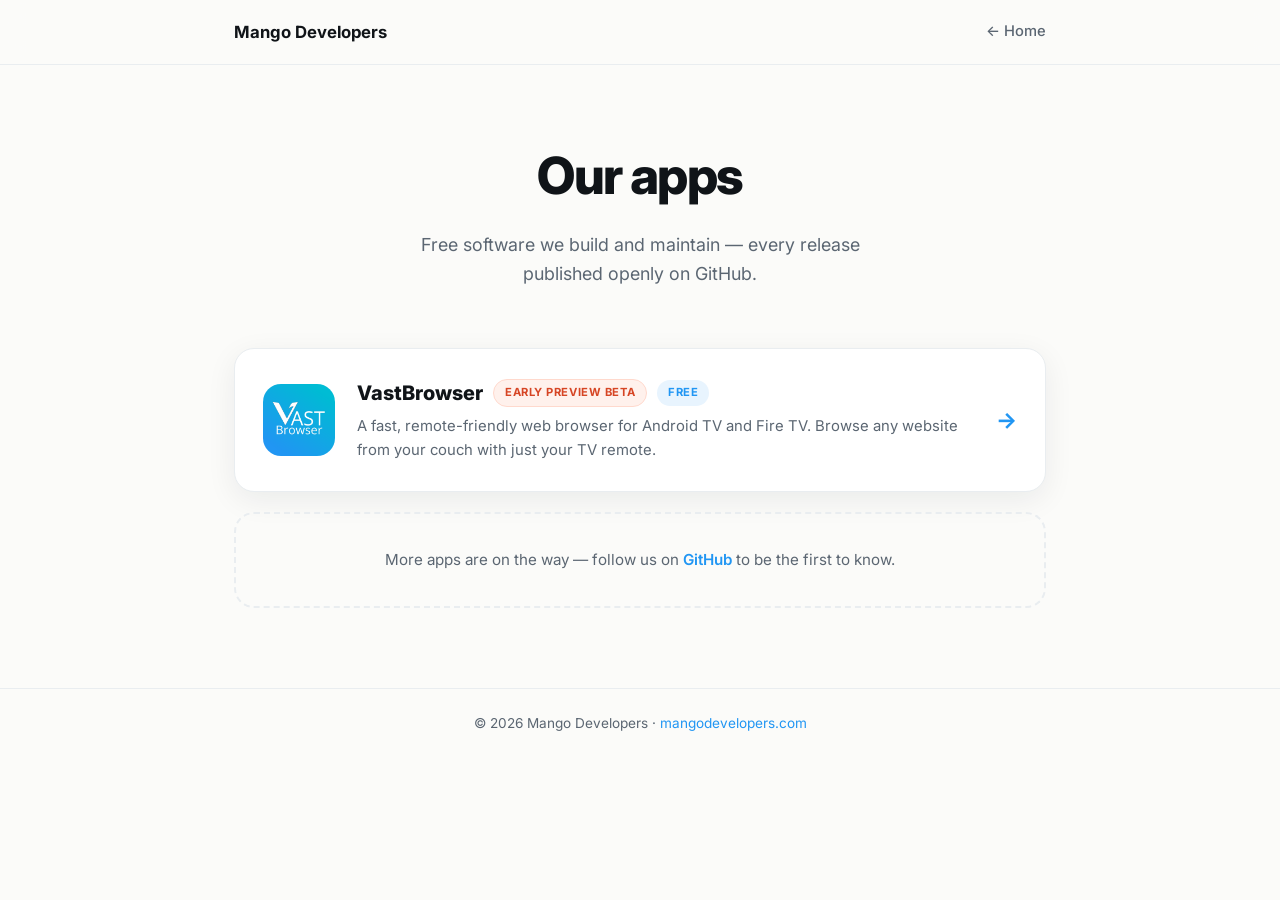
==== apps/index.html @ 241c4937 "feat: bevel-style redesign of VastBrowser page, apps directory, homepage apps button - Overhaul apps" ====
<!DOCTYPE html>
<html lang="en">

<head>
    <meta charset="UTF-8">
    <meta name="viewport" content="width=device-width, initial-scale=1.0">
    <meta name="description" content="Apps by Mango Developers — free software, built with care.">
    <title>Our Apps | Mango Developers</title>

    <!-- Google tag (gtag.js) — same property as the rest of mangodevelopers.com -->
    <script async src="https://www.googletagmanager.com/gtag/js?id=G-QVE8EH4YDB"></script>
    <script>
        window.dataLayer = window.dataLayer || [];
        function gtag() { dataLayer.push(arguments); }
        gtag('js', new Date());
        gtag('config', 'G-QVE8EH4YDB');
    </script>

    <link rel="preconnect" href="https://fonts.googleapis.com">
    <link rel="preconnect" href="https://fonts.gstatic.com" crossorigin>
    <link href="https://fonts.googleapis.com/css2?family=Inter:wght@400;500;600;700;800&display=swap"
        rel="stylesheet">

    <link rel="icon" type="image/png" href="../assets/images/favicon-96x96.png" sizes="96x96" />
    <link rel="icon" type="image/svg+xml" href="../assets/images/favicon.svg" />
    <link rel="apple-touch-icon" sizes="180x180" href="../assets/images/apple-touch-icon.png" />

    <style>
        * {
            margin: 0;
            padding: 0;
            box-sizing: border-box;
        }

        :root {
            --bg: #fbfbf9;
            --surface: #ffffff;
            --border: #e9edf0;
            --text: #101418;
            --text-dim: #5b6672;
            --accent: #2196f3;
            --accent-soft: #e8f4fe;
            --beta: #d64524;
            --beta-soft: #fff1ec;
            --beta-border: #ffd9cd;
            --radius: 20px;
            --shadow: 0 8px 30px rgba(16, 24, 40, 0.07);
        }

        body {
            font-family: 'Inter', -apple-system, BlinkMacSystemFont, 'Segoe UI', Roboto, sans-serif;
            background: var(--bg);
            color: var(--text);
            line-height: 1.6;
            -webkit-font-smoothing: antialiased;
        }

        .wrap {
            max-width: 860px;
            margin: 0 auto;
            padding: 0 24px;
        }

        nav {
            position: sticky;
            top: 0;
            z-index: 50;
            background: rgba(251, 251, 249, 0.85);
            backdrop-filter: saturate(180%) blur(12px);
            border-bottom: 1px solid var(--border);
        }

        nav .wrap {
            display: flex;
            align-items: center;
            justify-content: space-between;
            height: 64px;
        }

        .brand {
            display: flex;
            align-items: center;
            gap: 10px;
            text-decoration: none;
            color: var(--text);
            font-weight: 700;
            font-size: 1.05rem;
        }

        nav a.home {
            color: var(--text-dim);
            text-decoration: none;
            font-size: 0.92rem;
            font-weight: 500;
        }

        nav a.home:hover {
            color: var(--text);
        }

        .head {
            text-align: center;
            padding: 70px 0 20px;
        }

        .head h1 {
            font-size: clamp(2.2rem, 5vw, 3.2rem);
            font-weight: 800;
            letter-spacing: -0.03em;
        }

        .head p {
            color: var(--text-dim);
            font-size: 1.12rem;
            max-width: 520px;
            margin: 14px auto 0;
        }

        .apps {
            padding: 40px 0 80px;
            display: grid;
            gap: 20px;
        }

        .app-card {
            display: flex;
            gap: 22px;
            align-items: center;
            background: var(--surface);
            border: 1px solid var(--border);
            border-radius: var(--radius);
            padding: 28px;
            box-shadow: var(--shadow);
            text-decoration: none;
            color: var(--text);
            transition: transform .12s ease, box-shadow .12s ease;
        }

        .app-card:hover {
            transform: translateY(-3px);
            box-shadow: 0 14px 40px rgba(16, 24, 40, 0.11);
        }

        .app-card img {
            width: 72px;
            height: 72px;
            border-radius: 18px;
            flex-shrink: 0;
        }

        .app-card .info h2 {
            font-size: 1.25rem;
            font-weight: 800;
            display: flex;
            align-items: center;
            gap: 10px;
            flex-wrap: wrap;
        }

        .badge {
            font-size: 0.7rem;
            font-weight: 700;
            letter-spacing: 0.05em;
            text-transform: uppercase;
            padding: 4px 11px;
            border-radius: 999px;
        }

        .badge.beta {
            background: var(--beta-soft);
            border: 1px solid var(--beta-border);
            color: var(--beta);
        }

        .badge.free {
            background: var(--accent-soft);
            color: var(--accent);
        }

        .app-card .info p {
            color: var(--text-dim);
            font-size: 0.93rem;
            margin-top: 6px;
        }

        .app-card .go {
            margin-left: auto;
            flex-shrink: 0;
            color: var(--accent);
            font-weight: 700;
            font-size: 1.4rem;
        }

        .coming {
            text-align: center;
            border: 2px dashed var(--border);
            border-radius: var(--radius);
            padding: 34px;
            color: var(--text-dim);
            font-size: 0.95rem;
        }

        footer {
            border-top: 1px solid var(--border);
            padding: 24px 0 34px;
            text-align: center;
            color: var(--text-dim);
            font-size: 0.85rem;
        }

        footer a {
            color: var(--accent);
            text-decoration: none;
        }

        @media (max-width: 560px) {
            .app-card {
                flex-direction: column;
                text-align: center;
            }

            .app-card .info h2 {
                justify-content: center;
            }

            .app-card .go {
                margin-left: 0;
            }
        }
    </style>
</head>

<body>
    <nav>
        <div class="wrap">
            <a class="brand" href="/">Mango Developers</a>
            <a class="home" href="/">&larr; Home</a>
        </div>
    </nav>

    <main class="wrap">
        <div class="head">
            <h1>Our apps</h1>
            <p>Free software we build and maintain — every release published openly on GitHub.</p>
        </div>

        <div class="apps">
            <a class="app-card" href="/apps/vast-browser/">
                <img src="vast-browser/icon.png" alt="VastBrowser icon">
                <div class="info">
                    <h2>VastBrowser
                        <span class="badge beta" data-beta>Early Preview Beta</span>
                        <span class="badge free">Free</span>
                    </h2>
                    <p>A fast, remote-friendly web browser for Android TV and Fire TV. Browse any website from your
                        couch with just your TV remote.</p>
                </div>
                <span class="go">&rarr;</span>
            </a>

            <div class="coming">More apps are on the way — follow us on
                <a style="color:var(--accent);text-decoration:none;font-weight:600"
                    href="https://github.com/mangodevelopers" target="_blank" rel="noopener noreferrer">GitHub</a>
                to be the first to know.
            </div>
        </div>
    </main>

    <footer>
        <div class="wrap">© <span id="year">2026</span> Mango Developers · <a href="/">mangodevelopers.com</a></div>
    </footer>

    <script>
        document.getElementById('year').textContent = new Date().getFullYear();

        // Hide the VastBrowser beta badge automatically once the latest
        // released version reaches 1.0.0 or higher.
        fetch('https://api.github.com/repos/MangoDevelopers/vast-browser-release/releases/latest')
            .then(function (r) { return r.ok ? r.json() : null; })
            .then(function (rel) {
                if (!rel || !rel.tag_name) return;
                var major = parseInt(rel.tag_name.replace(/^v/, '').split('.')[0], 10);
                if (!isNaN(major) && major >= 1) {
                    document.querySelectorAll('[data-beta]').forEach(function (el) {
                        el.style.display = 'none';
                    });
                }
            })
            .catch(function () { /* keep beta badge visible */ });
    </script>
</body>

</html>
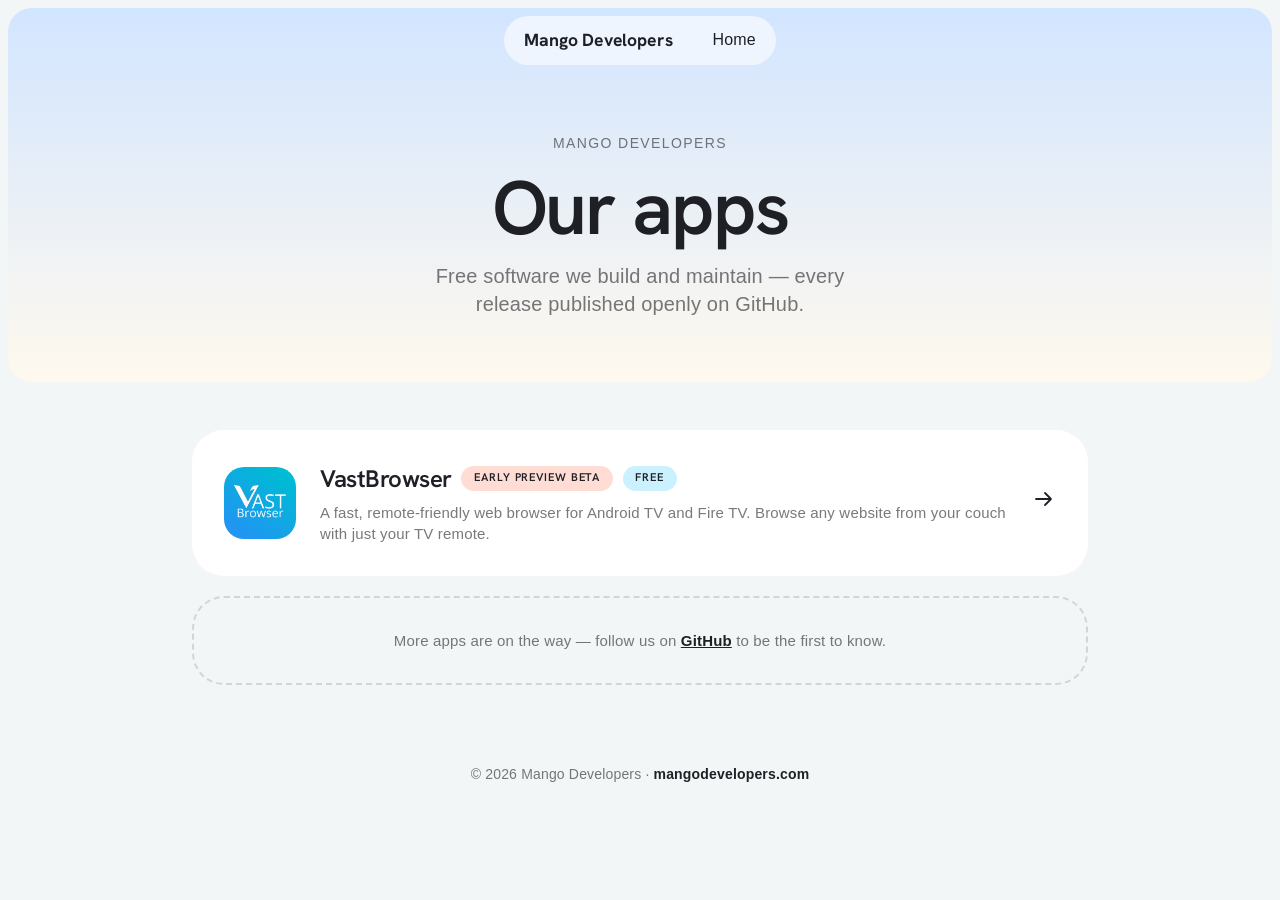
==== commit 1563b32a: "feat: match bevel.health design language exactly - Exact tokens from bevel.health stylesheets: #f3f6" ====
--- a/apps/index.html
+++ b/apps/index.html
@@ -18,7 +18,7 @@
 
     <link rel="preconnect" href="https://fonts.googleapis.com">
     <link rel="preconnect" href="https://fonts.gstatic.com" crossorigin>
-    <link href="https://fonts.googleapis.com/css2?family=Inter:wght@400;500;600;700;800&display=swap"
+    <link href="https://fonts.googleapis.com/css2?family=Hanken+Grotesk:wght@500;600;700&display=swap"
         rel="stylesheet">
 
     <link rel="icon" type="image/png" href="../assets/images/favicon-96x96.png" sizes="96x96" />
@@ -26,6 +26,7 @@
     <link rel="apple-touch-icon" sizes="180x180" href="../assets/images/apple-touch-icon.png" />
 
     <style>
+        /* Design tokens shared with apps/vast-browser — see design/README.md */
         * {
             margin: 0;
             padding: 0;
@@ -33,184 +34,232 @@
         }
 
         :root {
-            --bg: #fbfbf9;
-            --surface: #ffffff;
-            --border: #e9edf0;
-            --text: #101418;
-            --text-dim: #5b6672;
-            --accent: #2196f3;
-            --accent-soft: #e8f4fe;
-            --beta: #d64524;
-            --beta-soft: #fff1ec;
-            --beta-border: #ffd9cd;
-            --radius: 20px;
-            --shadow: 0 8px 30px rgba(16, 24, 40, 0.07);
+            --bg: #f3f6f7;
+            --ink: #1f2025;
+            --ink-60: #1f202599;
+            --light: #ebf0f8;
+            --white: #ffffff;
+            --coral: #ffab94;
+            --cyan: #7ddcff;
+            --heading: 'Hanken Grotesk', -apple-system, BlinkMacSystemFont, sans-serif;
+            --body-font: -apple-system, BlinkMacSystemFont, Inter, 'Segoe UI', sans-serif;
         }
 
         body {
-            font-family: 'Inter', -apple-system, BlinkMacSystemFont, 'Segoe UI', Roboto, sans-serif;
-            background: var(--bg);
-            color: var(--text);
-            line-height: 1.6;
+            font-family: var(--body-font);
+            background-color: var(--bg);
+            color: var(--ink);
+            font-size: 17px;
+            font-weight: 500;
+            line-height: 1.4;
+            letter-spacing: .01em;
             -webkit-font-smoothing: antialiased;
         }
 
-        .wrap {
-            max-width: 860px;
-            margin: 0 auto;
-            padding: 0 24px;
-        }
-
-        nav {
-            position: sticky;
+        .container {
+            width: calc(100% - 4rem);
+            max-width: 56rem;
+            margin-left: auto;
+            margin-right: auto;
+        }
+
+        @media (max-width: 640px) {
+            .container {
+                width: calc(100% - 2.5rem);
+            }
+        }
+
+        /* Frosted floating nav pill */
+        .navigation {
+            z-index: 10;
+            display: flex;
+            justify-content: center;
+            max-width: 90rem;
+            margin-left: auto;
+            margin-right: auto;
+            padding: 1rem;
+            position: fixed;
             top: 0;
-            z-index: 50;
-            background: rgba(251, 251, 249, 0.85);
-            backdrop-filter: saturate(180%) blur(12px);
-            border-bottom: 1px solid var(--border);
-        }
-
-        nav .wrap {
+            left: 0;
+            right: 0;
+        }
+
+        .nav_pill {
             display: flex;
             align-items: center;
-            justify-content: space-between;
-            height: 64px;
-        }
-
-        .brand {
+            gap: 2.5rem;
+            -webkit-backdrop-filter: blur(.75rem);
+            backdrop-filter: blur(.75rem);
+            background-color: #fff9;
+            border-radius: 2rem;
+            padding: .5rem 1.25rem;
+        }
+
+        .nav_home {
+            color: var(--ink);
+            text-decoration: none;
+            font-family: var(--heading);
+            font-weight: 700;
+            font-size: 1.1rem;
+            letter-spacing: -.01em;
+            padding: .25rem 0;
+            transition: color .15s;
+        }
+
+        .nav_home:hover {
+            color: var(--ink-60);
+        }
+
+        .nav_link {
+            color: var(--ink);
+            text-decoration: none;
+            font-size: 1rem;
+            transition: color .15s;
+        }
+
+        .nav_link:hover {
+            color: var(--ink-60);
+        }
+
+        /* Header panel */
+        .head_panel {
+            background-image: linear-gradient(#d2e5ff, #fff9ee);
+            border-radius: 1.5rem;
+            width: calc(100% - 1rem);
+            margin: .5rem auto 0;
+            padding: 8rem 1.5rem 4rem;
+            text-align: center;
+        }
+
+        .eyebrow {
+            font-size: .875rem;
+            font-weight: 500;
+            letter-spacing: .1em;
+            line-height: 1;
+            text-transform: uppercase;
+            color: var(--ink-60);
+            margin-bottom: 1.5em;
+        }
+
+        h1 {
+            font-family: var(--heading);
+            font-size: clamp(3rem, 2.857vw + 2.429rem, 5rem);
+            font-weight: 600;
+            letter-spacing: -.03em;
+            line-height: 1;
+            margin-bottom: .2em;
+        }
+
+        .head_panel p {
+            color: var(--ink-60);
+            font-size: 1.25rem;
+            max-width: 30rem;
+            margin: .75rem auto 0;
+        }
+
+        /* App cards */
+        .apps {
+            padding: 3rem 0 5rem;
+            display: grid;
+            gap: 1.25rem;
+        }
+
+        .app-card {
+            display: flex;
+            gap: 1.5rem;
+            align-items: center;
+            background: var(--white);
+            border-radius: 2rem;
+            padding: 2rem;
+            text-decoration: none;
+            color: var(--ink);
+            transition: box-shadow .3s, transform .3s;
+        }
+
+        .app-card:hover {
+            transform: translateY(-3px);
+            box-shadow: 0 2px 1rem #00000026;
+        }
+
+        .app-card img {
+            width: 4.5rem;
+            height: 4.5rem;
+            border-radius: 1.25rem;
+            flex-shrink: 0;
+        }
+
+        .app-card h2 {
+            font-family: var(--heading);
+            font-size: 1.5rem;
+            font-weight: 600;
+            letter-spacing: -.02em;
             display: flex;
             align-items: center;
-            gap: 10px;
-            text-decoration: none;
-            color: var(--text);
-            font-weight: 700;
-            font-size: 1.05rem;
-        }
-
-        nav a.home {
-            color: var(--text-dim);
-            text-decoration: none;
-            font-size: 0.92rem;
-            font-weight: 500;
-        }
-
-        nav a.home:hover {
-            color: var(--text);
-        }
-
-        .head {
-            text-align: center;
-            padding: 70px 0 20px;
-        }
-
-        .head h1 {
-            font-size: clamp(2.2rem, 5vw, 3.2rem);
-            font-weight: 800;
-            letter-spacing: -0.03em;
-        }
-
-        .head p {
-            color: var(--text-dim);
-            font-size: 1.12rem;
-            max-width: 520px;
-            margin: 14px auto 0;
-        }
-
-        .apps {
-            padding: 40px 0 80px;
-            display: grid;
-            gap: 20px;
-        }
-
-        .app-card {
-            display: flex;
-            gap: 22px;
-            align-items: center;
-            background: var(--surface);
-            border: 1px solid var(--border);
-            border-radius: var(--radius);
-            padding: 28px;
-            box-shadow: var(--shadow);
-            text-decoration: none;
-            color: var(--text);
-            transition: transform .12s ease, box-shadow .12s ease;
-        }
-
-        .app-card:hover {
-            transform: translateY(-3px);
-            box-shadow: 0 14px 40px rgba(16, 24, 40, 0.11);
-        }
-
-        .app-card img {
-            width: 72px;
-            height: 72px;
-            border-radius: 18px;
-            flex-shrink: 0;
-        }
-
-        .app-card .info h2 {
-            font-size: 1.25rem;
-            font-weight: 800;
-            display: flex;
-            align-items: center;
-            gap: 10px;
+            gap: .6rem;
             flex-wrap: wrap;
         }
 
         .badge {
-            font-size: 0.7rem;
-            font-weight: 700;
-            letter-spacing: 0.05em;
+            font-size: .7rem;
+            font-weight: 600;
+            letter-spacing: .08em;
             text-transform: uppercase;
-            padding: 4px 11px;
-            border-radius: 999px;
+            padding: .3rem .8rem;
+            border-radius: 8rem;
         }
 
         .badge.beta {
-            background: var(--beta-soft);
-            border: 1px solid var(--beta-border);
-            color: var(--beta);
+            background: color-mix(in hsl, var(--coral) 40%, transparent);
+            color: var(--ink);
         }
 
         .badge.free {
-            background: var(--accent-soft);
-            color: var(--accent);
+            background: color-mix(in hsl, var(--cyan) 40%, transparent);
+            color: var(--ink);
         }
 
         .app-card .info p {
-            color: var(--text-dim);
-            font-size: 0.93rem;
-            margin-top: 6px;
+            color: var(--ink-60);
+            font-size: .9375rem;
+            margin-top: .4rem;
         }
 
         .app-card .go {
             margin-left: auto;
             flex-shrink: 0;
-            color: var(--accent);
-            font-weight: 700;
-            font-size: 1.4rem;
+        }
+
+        .app-card .go svg {
+            width: 1.5rem;
+            height: 1.5rem;
+            color: var(--ink);
         }
 
         .coming {
             text-align: center;
-            border: 2px dashed var(--border);
-            border-radius: var(--radius);
-            padding: 34px;
-            color: var(--text-dim);
-            font-size: 0.95rem;
+            border: 2px dashed #1f202526;
+            border-radius: 2rem;
+            padding: 2rem;
+            color: var(--ink-60);
+            font-size: .9375rem;
+        }
+
+        .coming a {
+            color: var(--ink);
+            font-weight: 600;
         }
 
         footer {
-            border-top: 1px solid var(--border);
-            padding: 24px 0 34px;
             text-align: center;
-            color: var(--text-dim);
-            font-size: 0.85rem;
+            color: var(--ink-60);
+            font-size: .875rem;
+            padding: 0 0 2rem;
         }
 
         footer a {
-            color: var(--accent);
+            color: var(--ink);
             text-decoration: none;
+            font-weight: 600;
         }
 
         @media (max-width: 560px) {
@@ -219,33 +268,57 @@
                 text-align: center;
             }
 
-            .app-card .info h2 {
+            .app-card h2 {
                 justify-content: center;
             }
 
             .app-card .go {
-                margin-left: 0;
+                display: none;
+            }
+        }
+
+        /* Scroll animations */
+        [data-animate] {
+            opacity: 0;
+            transform: translateY(24px);
+            transition: opacity .6s cubic-bezier(.25, .46, .45, .94),
+                transform .6s cubic-bezier(.25, .46, .45, .94);
+        }
+
+        [data-animate].in-view {
+            opacity: 1;
+            transform: none;
+        }
+
+        @media (prefers-reduced-motion: reduce) {
+
+            [data-animate],
+            [data-animate].in-view {
+                opacity: 1;
+                transform: none;
+                transition: none;
             }
         }
     </style>
 </head>
 
 <body>
-    <nav>
-        <div class="wrap">
-            <a class="brand" href="/">Mango Developers</a>
-            <a class="home" href="/">&larr; Home</a>
+    <div class="navigation">
+        <div class="nav_pill">
+            <a class="nav_home" href="/">Mango Developers</a>
+            <a class="nav_link" href="/">Home</a>
         </div>
-    </nav>
-
-    <main class="wrap">
-        <div class="head">
-            <h1>Our apps</h1>
-            <p>Free software we build and maintain — every release published openly on GitHub.</p>
-        </div>
-
+    </div>
+
+    <div class="head_panel">
+        <div class="eyebrow" data-animate>Mango Developers</div>
+        <h1 data-animate>Our apps</h1>
+        <p data-animate>Free software we build and maintain — every release published openly on GitHub.</p>
+    </div>
+
+    <main class="container">
         <div class="apps">
-            <a class="app-card" href="/apps/vast-browser/">
+            <a class="app-card" href="/apps/vast-browser/" data-animate>
                 <img src="vast-browser/icon.png" alt="VastBrowser icon">
                 <div class="info">
                     <h2>VastBrowser
@@ -255,38 +328,58 @@
                     <p>A fast, remote-friendly web browser for Android TV and Fire TV. Browse any website from your
                         couch with just your TV remote.</p>
                 </div>
-                <span class="go">&rarr;</span>
+                <span class="go">
+                    <svg viewBox="0 0 24 24" fill="none" stroke="currentColor" stroke-width="1.8"
+                        stroke-linecap="round" stroke-linejoin="round">
+                        <path d="M4 12h15m0 0l-6-6m6 6l-6 6" />
+                    </svg>
+                </span>
             </a>
 
-            <div class="coming">More apps are on the way — follow us on
-                <a style="color:var(--accent);text-decoration:none;font-weight:600"
-                    href="https://github.com/mangodevelopers" target="_blank" rel="noopener noreferrer">GitHub</a>
+            <div class="coming" data-animate>More apps are on the way — follow us on
+                <a href="https://github.com/mangodevelopers" target="_blank" rel="noopener noreferrer">GitHub</a>
                 to be the first to know.
             </div>
         </div>
     </main>
 
     <footer>
-        <div class="wrap">© <span id="year">2026</span> Mango Developers · <a href="/">mangodevelopers.com</a></div>
+        <div class="container">© <span id="year">2026</span> Mango Developers · <a
+                href="/">mangodevelopers.com</a></div>
     </footer>
 
     <script>
-        document.getElementById('year').textContent = new Date().getFullYear();
-
-        // Hide the VastBrowser beta badge automatically once the latest
-        // released version reaches 1.0.0 or higher.
-        fetch('https://api.github.com/repos/MangoDevelopers/vast-browser-release/releases/latest')
-            .then(function (r) { return r.ok ? r.json() : null; })
-            .then(function (rel) {
-                if (!rel || !rel.tag_name) return;
-                var major = parseInt(rel.tag_name.replace(/^v/, '').split('.')[0], 10);
-                if (!isNaN(major) && major >= 1) {
-                    document.querySelectorAll('[data-beta]').forEach(function (el) {
-                        el.style.display = 'none';
-                    });
-                }
-            })
-            .catch(function () { /* keep beta badge visible */ });
+        (function () {
+            document.getElementById('year').textContent = new Date().getFullYear();
+
+            // Hide the VastBrowser beta badge automatically once the latest
+            // released version reaches 1.0.0 or higher.
+            fetch('https://api.github.com/repos/MangoDevelopers/vast-browser-release/releases/latest')
+                .then(function (r) { return r.ok ? r.json() : null; })
+                .then(function (rel) {
+                    if (!rel || !rel.tag_name) return;
+                    var major = parseInt(rel.tag_name.replace(/^v/, '').split('.')[0], 10);
+                    if (!isNaN(major) && major >= 1) {
+                        document.querySelectorAll('[data-beta]').forEach(function (el) {
+                            el.style.display = 'none';
+                        });
+                    }
+                })
+                .catch(function () { /* keep beta badge visible */ });
+
+            // Staggered fade-up on scroll
+            var seen = 0;
+            var io = new IntersectionObserver(function (entries) {
+                entries.forEach(function (entry) {
+                    if (entry.isIntersecting) {
+                        var el = entry.target;
+                        setTimeout(function () { el.classList.add('in-view'); }, (seen++ % 6) * 80);
+                        io.unobserve(el);
+                    }
+                });
+            }, { threshold: 0.15 });
+            document.querySelectorAll('[data-animate]').forEach(function (el) { io.observe(el); });
+        })();
     </script>
 </body>
 
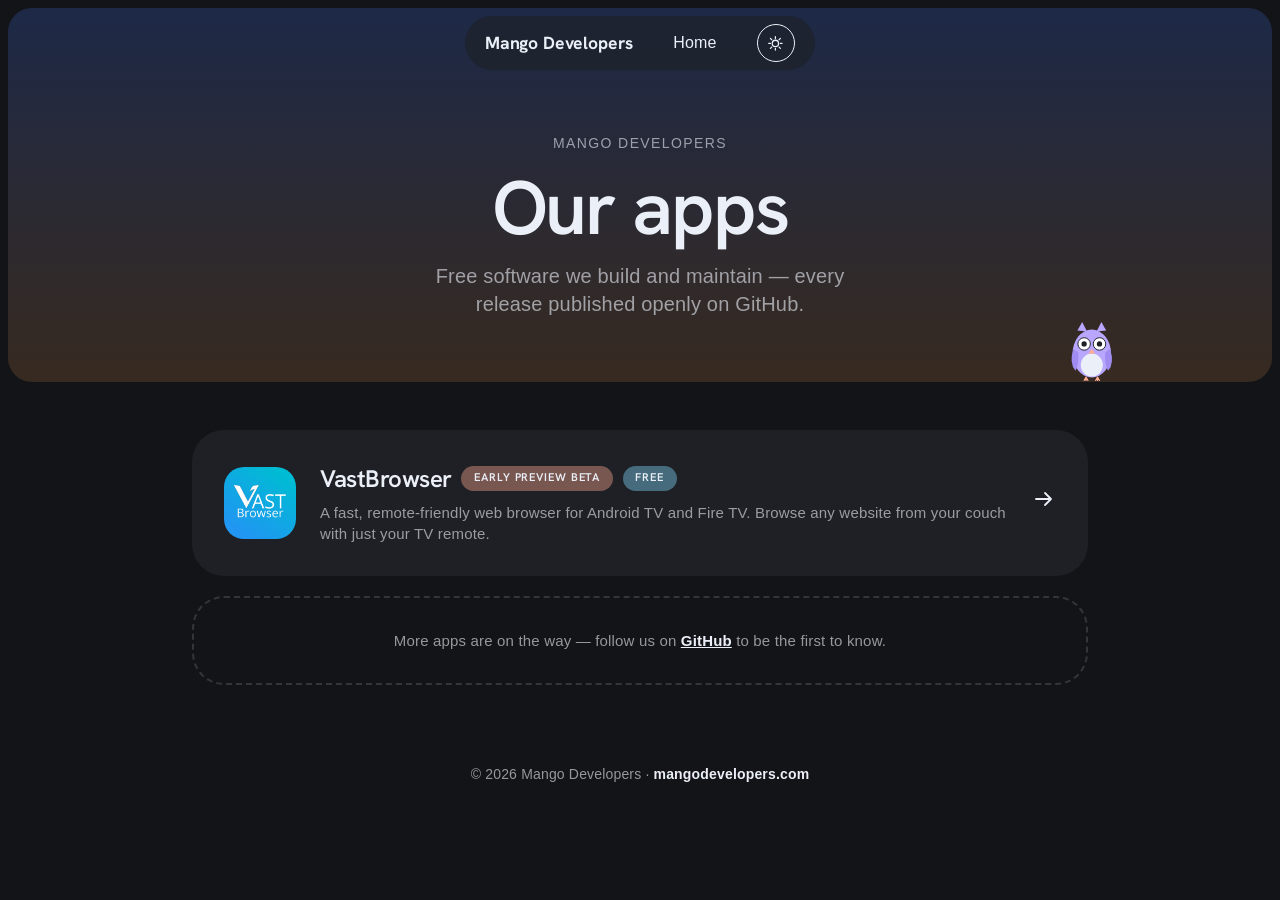
==== commit 749999aa: "feat: bevel.health design language, dark default theme, cursor-reactive mascots - Exact bevel.health" ====
--- a/apps/index.html
+++ b/apps/index.html
@@ -6,6 +6,15 @@
     <meta name="viewport" content="width=device-width, initial-scale=1.0">
     <meta name="description" content="Apps by Mango Developers — free software, built with care.">
     <title>Our Apps | Mango Developers</title>
+
+    <!-- Theme is applied before first paint to avoid a flash. Dark is default. -->
+    <script>
+        (function () {
+            var t = 'dark';
+            try { t = localStorage.getItem('vb-theme') || 'dark'; } catch (e) { }
+            document.documentElement.dataset.theme = t;
+        })();
+    </script>
 
     <!-- Google tag (gtag.js) — same property as the rest of mangodevelopers.com -->
     <script async src="https://www.googletagmanager.com/gtag/js?id=G-QVE8EH4YDB"></script>
@@ -39,10 +48,34 @@
             --ink-60: #1f202599;
             --light: #ebf0f8;
             --white: #ffffff;
+            --nav-bg: #fff9;
+            --hero-a: #d2e5ff;
+            --hero-b: #fff9ee;
+            --dash: #1f202526;
             --coral: #ffab94;
             --cyan: #7ddcff;
             --heading: 'Hanken Grotesk', -apple-system, BlinkMacSystemFont, sans-serif;
             --body-font: -apple-system, BlinkMacSystemFont, Inter, 'Segoe UI', sans-serif;
+        }
+
+        html[data-theme="dark"] {
+            --bg: #131417;
+            --ink: #ebf0f8;
+            --ink-60: #ebf0f899;
+            --light: #2a2d35;
+            --white: #1f2025;
+            --nav-bg: #1f202599;
+            --hero-a: #1d2947;
+            --hero-b: #372a20;
+            --dash: #ebf0f826;
+        }
+
+        html[data-theme="dark"] .only-light {
+            display: none !important;
+        }
+
+        html[data-theme="light"] .only-dark {
+            display: none !important;
         }
 
         body {
@@ -90,9 +123,34 @@
             gap: 2.5rem;
             -webkit-backdrop-filter: blur(.75rem);
             backdrop-filter: blur(.75rem);
-            background-color: #fff9;
+            background-color: var(--nav-bg);
             border-radius: 2rem;
             padding: .5rem 1.25rem;
+            transition: background-color .3s;
+        }
+
+        .theme-toggle {
+            display: inline-flex;
+            align-items: center;
+            justify-content: center;
+            width: 2.4rem;
+            height: 2.4rem;
+            border-radius: 50%;
+            border: 1px solid var(--ink);
+            background: transparent;
+            color: var(--ink);
+            cursor: pointer;
+            transition: background-color .2s, color .2s;
+        }
+
+        .theme-toggle:hover {
+            background: var(--ink);
+            color: var(--white);
+        }
+
+        .theme-toggle svg {
+            width: 1.05rem;
+            height: 1.05rem;
         }
 
         .nav_home {
@@ -123,12 +181,49 @@
 
         /* Header panel */
         .head_panel {
-            background-image: linear-gradient(#d2e5ff, #fff9ee);
+            background-image: linear-gradient(var(--hero-a), var(--hero-b));
             border-radius: 1.5rem;
             width: calc(100% - 1rem);
             margin: .5rem auto 0;
             padding: 8rem 1.5rem 4rem;
             text-align: center;
+            position: relative;
+            transition: background-image .3s;
+        }
+
+        /* Perched mascot (owl in dark, bird in light) */
+        .perch {
+            position: absolute;
+            bottom: 0;
+            right: 12%;
+            pointer-events: none;
+        }
+
+        .creature svg {
+            display: block;
+            width: 3.6rem;
+            height: auto;
+            transition: transform .25s ease-out;
+            will-change: transform;
+            transform-origin: 50% 90%;
+        }
+
+        .creature .lid {
+            transform-box: fill-box;
+            transform-origin: center;
+            transform: scaleY(0);
+            animation: blink 5.5s infinite;
+        }
+
+        @keyframes blink {
+            0%, 93%, 100% { transform: scaleY(0); }
+            95%, 97% { transform: scaleY(1); }
+        }
+
+        @media (prefers-reduced-motion: reduce) {
+            .creature .lid {
+                animation: none;
+            }
         }
 
         .eyebrow {
@@ -237,7 +332,7 @@
 
         .coming {
             text-align: center;
-            border: 2px dashed #1f202526;
+            border: 2px dashed var(--dash);
             border-radius: 2rem;
             padding: 2rem;
             color: var(--ink-60);
@@ -307,6 +402,17 @@
         <div class="nav_pill">
             <a class="nav_home" href="/">Mango Developers</a>
             <a class="nav_link" href="/">Home</a>
+            <button class="theme-toggle" id="theme-toggle" aria-label="Toggle color theme">
+                <svg class="only-dark" viewBox="0 0 24 24" fill="none" stroke="currentColor" stroke-width="1.8"
+                    stroke-linecap="round" stroke-linejoin="round">
+                    <circle cx="12" cy="12" r="4.5" />
+                    <path d="M12 2.5v2.5M12 19v2.5M2.5 12H5m14 0h2.5M4.9 4.9l1.8 1.8m10.6 10.6l1.8 1.8M4.9 19.1l1.8-1.8M17.3 6.7l1.8-1.8" />
+                </svg>
+                <svg class="only-light" viewBox="0 0 24 24" fill="none" stroke="currentColor" stroke-width="1.8"
+                    stroke-linecap="round" stroke-linejoin="round">
+                    <path d="M20.5 14.5A8.5 8.5 0 019.5 3.5a8.5 8.5 0 1011 11z" />
+                </svg>
+            </button>
         </div>
     </div>
 
@@ -314,6 +420,50 @@
         <div class="eyebrow" data-animate>Mango Developers</div>
         <h1 data-animate>Our apps</h1>
         <p data-animate>Free software we build and maintain — every release published openly on GitHub.</p>
+        <div class="perch" aria-hidden="true">
+            <span class="creature">
+                <!-- owl (dark theme) — canonical: design/creatures/owl.svg -->
+                <svg class="only-dark" viewBox="0 0 120 130">
+                    <path d="M30 24 L40 6 L50 26 Z" fill="#b9a6ff" />
+                    <path d="M90 24 L80 6 L70 26 Z" fill="#b9a6ff" />
+                    <ellipse cx="60" cy="72" rx="40" ry="50" fill="#b9a6ff" />
+                    <path d="M22 62 Q12 92 26 108 Q34 96 32 70 Z" fill="#a08cf0" />
+                    <path d="M98 62 Q108 92 94 108 Q86 96 88 70 Z" fill="#a08cf0" />
+                    <ellipse cx="60" cy="96" rx="23" ry="24" fill="#ebf0f8" />
+                    <g class="eye">
+                        <circle cx="44" cy="52" r="13" fill="#ffffff" stroke="#1f2025" stroke-width="2" />
+                        <circle class="pupil" cx="44" cy="52" r="5.5" fill="#1f2025" />
+                        <circle class="lid" cx="44" cy="52" r="13" fill="#b9a6ff" />
+                    </g>
+                    <g class="eye">
+                        <circle cx="76" cy="52" r="13" fill="#ffffff" stroke="#1f2025" stroke-width="2" />
+                        <circle class="pupil" cx="76" cy="52" r="5.5" fill="#1f2025" />
+                        <circle class="lid" cx="76" cy="52" r="13" fill="#b9a6ff" />
+                    </g>
+                    <path d="M60 62 L53 72 L67 72 Z" fill="#ffab94" />
+                    <path d="M48 121 l-4 7 M48 121 l0 8 M48 121 l4 7" stroke="#ffab94" stroke-width="2.5"
+                        stroke-linecap="round" fill="none" />
+                    <path d="M72 121 l-4 7 M72 121 l0 8 M72 121 l4 7" stroke="#ffab94" stroke-width="2.5"
+                        stroke-linecap="round" fill="none" />
+                </svg>
+                <!-- bird (light theme) — canonical: design/creatures/bird.svg -->
+                <svg class="only-light" viewBox="0 0 120 110">
+                    <path d="M28 78 Q10 70 6 84 Q18 88 28 86 Z" fill="#b9a6ff" />
+                    <ellipse cx="58" cy="70" rx="34" ry="30" fill="#7ddcff" />
+                    <ellipse cx="60" cy="82" rx="20" ry="15" fill="#ffffff" />
+                    <circle cx="78" cy="40" r="22" fill="#7ddcff" />
+                    <path d="M52 66 Q34 74 40 88 Q56 88 62 76 Z" fill="#b9a6ff" />
+                    <g class="eye">
+                        <circle cx="84" cy="36" r="9" fill="#ffffff" stroke="#1f2025" stroke-width="2" />
+                        <circle class="pupil" cx="84" cy="36" r="3.8" fill="#1f2025" />
+                        <circle class="lid" cx="84" cy="36" r="9" fill="#7ddcff" />
+                    </g>
+                    <path d="M99 34 L112 40 L99 46 Z" fill="#ffab94" />
+                    <path d="M48 99 l0 8 M48 103 l-5 5 M70 99 l0 8 M70 103 l5 5" stroke="#1f2025" stroke-width="2.5"
+                        stroke-linecap="round" fill="none" />
+                </svg>
+            </span>
+        </div>
     </div>
 
     <main class="container">
@@ -379,6 +529,45 @@
                 });
             }, { threshold: 0.15 });
             document.querySelectorAll('[data-animate]').forEach(function (el) { io.observe(el); });
+
+            // Theme toggle (dark is default; persisted in localStorage)
+            document.getElementById('theme-toggle').addEventListener('click', function () {
+                var next = document.documentElement.dataset.theme === 'dark' ? 'light' : 'dark';
+                document.documentElement.dataset.theme = next;
+                try { localStorage.setItem('vb-theme', next); } catch (e) { }
+            });
+
+            // Mascot: pupils track the cursor, whole creature tilts toward it
+            var pupils = [].slice.call(document.querySelectorAll('.creature .pupil'));
+            var bodies = [].slice.call(document.querySelectorAll('.creature svg'));
+            var mx = -1, my = -1, raf = null;
+
+            function track() {
+                raf = null;
+                pupils.forEach(function (p) {
+                    var r = p.getBoundingClientRect();
+                    if (!r.width) return; // hidden theme variant
+                    var dx = mx - (r.left + r.width / 2);
+                    var dy = my - (r.top + r.height / 2);
+                    var d = Math.hypot(dx, dy) || 1;
+                    var reach = 4; // svg units
+                    var k = (Math.min(d, 240) / 240) * reach / d;
+                    p.setAttribute('transform', 'translate(' + (dx * k).toFixed(2) + ' ' + (dy * k).toFixed(2) + ')');
+                });
+                bodies.forEach(function (s) {
+                    var r = s.getBoundingClientRect();
+                    if (!r.width) return;
+                    var dx = mx - (r.left + r.width / 2);
+                    var rot = Math.max(-7, Math.min(7, dx / 80));
+                    s.style.transform = 'rotate(' + rot.toFixed(1) + 'deg)';
+                });
+            }
+
+            window.addEventListener('pointermove', function (e) {
+                mx = e.clientX;
+                my = e.clientY;
+                if (!raf) raf = requestAnimationFrame(track);
+            }, { passive: true });
         })();
     </script>
 </body>
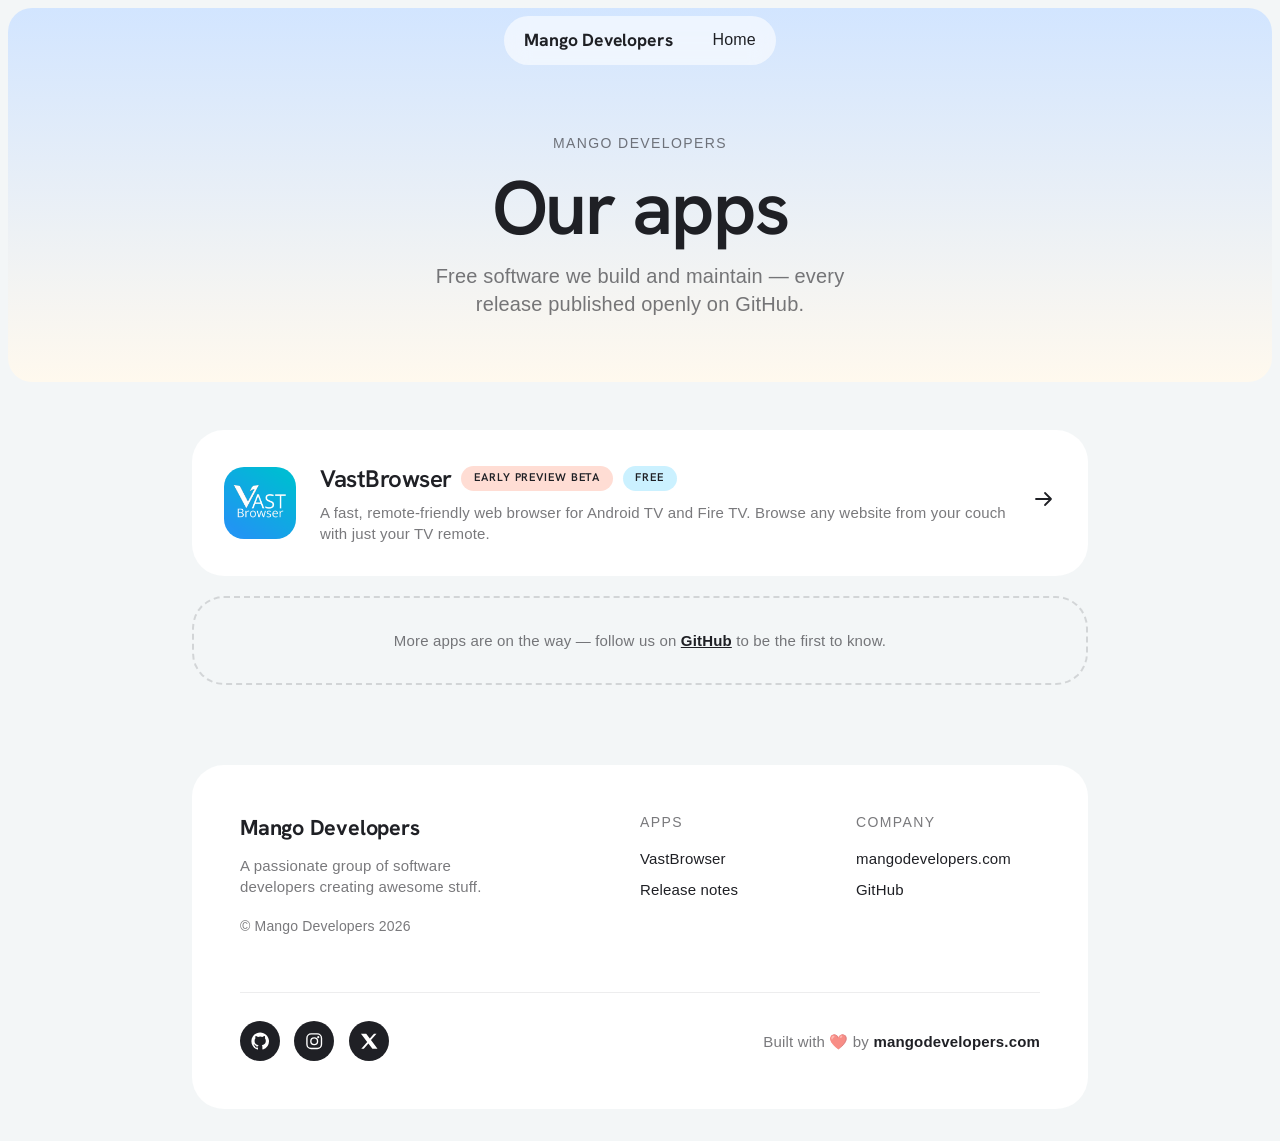
==== commit 393f7239: "feat: add Bevel-style footers with social links and built-with-love credit All pages now share a con" ====
--- a/apps/index.html
+++ b/apps/index.html
@@ -6,15 +6,6 @@
     <meta name="viewport" content="width=device-width, initial-scale=1.0">
     <meta name="description" content="Apps by Mango Developers — free software, built with care.">
     <title>Our Apps | Mango Developers</title>
-
-    <!-- Theme is applied before first paint to avoid a flash. Dark is default. -->
-    <script>
-        (function () {
-            var t = 'dark';
-            try { t = localStorage.getItem('vb-theme') || 'dark'; } catch (e) { }
-            document.documentElement.dataset.theme = t;
-        })();
-    </script>
 
     <!-- Google tag (gtag.js) — same property as the rest of mangodevelopers.com -->
     <script async src="https://www.googletagmanager.com/gtag/js?id=G-QVE8EH4YDB"></script>
@@ -48,34 +39,10 @@
             --ink-60: #1f202599;
             --light: #ebf0f8;
             --white: #ffffff;
-            --nav-bg: #fff9;
-            --hero-a: #d2e5ff;
-            --hero-b: #fff9ee;
-            --dash: #1f202526;
             --coral: #ffab94;
             --cyan: #7ddcff;
             --heading: 'Hanken Grotesk', -apple-system, BlinkMacSystemFont, sans-serif;
             --body-font: -apple-system, BlinkMacSystemFont, Inter, 'Segoe UI', sans-serif;
-        }
-
-        html[data-theme="dark"] {
-            --bg: #131417;
-            --ink: #ebf0f8;
-            --ink-60: #ebf0f899;
-            --light: #2a2d35;
-            --white: #1f2025;
-            --nav-bg: #1f202599;
-            --hero-a: #1d2947;
-            --hero-b: #372a20;
-            --dash: #ebf0f826;
-        }
-
-        html[data-theme="dark"] .only-light {
-            display: none !important;
-        }
-
-        html[data-theme="light"] .only-dark {
-            display: none !important;
         }
 
         body {
@@ -123,34 +90,9 @@
             gap: 2.5rem;
             -webkit-backdrop-filter: blur(.75rem);
             backdrop-filter: blur(.75rem);
-            background-color: var(--nav-bg);
+            background-color: #fff9;
             border-radius: 2rem;
             padding: .5rem 1.25rem;
-            transition: background-color .3s;
-        }
-
-        .theme-toggle {
-            display: inline-flex;
-            align-items: center;
-            justify-content: center;
-            width: 2.4rem;
-            height: 2.4rem;
-            border-radius: 50%;
-            border: 1px solid var(--ink);
-            background: transparent;
-            color: var(--ink);
-            cursor: pointer;
-            transition: background-color .2s, color .2s;
-        }
-
-        .theme-toggle:hover {
-            background: var(--ink);
-            color: var(--white);
-        }
-
-        .theme-toggle svg {
-            width: 1.05rem;
-            height: 1.05rem;
         }
 
         .nav_home {
@@ -181,49 +123,12 @@
 
         /* Header panel */
         .head_panel {
-            background-image: linear-gradient(var(--hero-a), var(--hero-b));
+            background-image: linear-gradient(#d2e5ff, #fff9ee);
             border-radius: 1.5rem;
             width: calc(100% - 1rem);
             margin: .5rem auto 0;
             padding: 8rem 1.5rem 4rem;
             text-align: center;
-            position: relative;
-            transition: background-image .3s;
-        }
-
-        /* Perched mascot (owl in dark, bird in light) */
-        .perch {
-            position: absolute;
-            bottom: 0;
-            right: 12%;
-            pointer-events: none;
-        }
-
-        .creature svg {
-            display: block;
-            width: 3.6rem;
-            height: auto;
-            transition: transform .25s ease-out;
-            will-change: transform;
-            transform-origin: 50% 90%;
-        }
-
-        .creature .lid {
-            transform-box: fill-box;
-            transform-origin: center;
-            transform: scaleY(0);
-            animation: blink 5.5s infinite;
-        }
-
-        @keyframes blink {
-            0%, 93%, 100% { transform: scaleY(0); }
-            95%, 97% { transform: scaleY(1); }
-        }
-
-        @media (prefers-reduced-motion: reduce) {
-            .creature .lid {
-                animation: none;
-            }
         }
 
         .eyebrow {
@@ -332,7 +237,7 @@
 
         .coming {
             text-align: center;
-            border: 2px dashed var(--dash);
+            border: 2px dashed #1f202526;
             border-radius: 2rem;
             padding: 2rem;
             color: var(--ink-60);
@@ -344,14 +249,113 @@
             font-weight: 600;
         }
 
+        /* Bevel-style footer card */
         footer {
-            text-align: center;
+            padding: 0 0 2rem;
+        }
+
+        .foot-card {
+            background: var(--white);
+            border-radius: 2rem;
+            padding: 3rem;
+            display: grid;
+            grid-template-columns: 2fr 1fr 1fr;
+            gap: 2rem;
+        }
+
+        @media (max-width: 640px) {
+            .foot-card {
+                grid-template-columns: 1fr;
+            }
+        }
+
+        .foot-logo {
+            font-family: var(--heading);
+            font-weight: 700;
+            font-size: 1.35rem;
+            letter-spacing: -.01em;
+        }
+
+        .foot-card .about {
+            color: var(--ink-60);
+            font-size: .9375rem;
+            max-width: 18rem;
+            margin-top: .75rem;
+        }
+
+        .foot-copy {
             color: var(--ink-60);
             font-size: .875rem;
-            padding: 0 0 2rem;
-        }
-
-        footer a {
+            margin-top: 1.25rem;
+        }
+
+        .foot-card h4 {
+            font-size: .875rem;
+            font-weight: 500;
+            letter-spacing: .1em;
+            text-transform: uppercase;
+            color: var(--ink-60);
+            margin-bottom: 1rem;
+        }
+
+        .foot-card .col a {
+            display: block;
+            color: var(--ink);
+            text-decoration: none;
+            font-size: .9375rem;
+            margin-bottom: .65rem;
+            transition: color .15s;
+        }
+
+        .foot-card .col a:hover {
+            color: var(--ink-60);
+        }
+
+        .foot-bottom {
+            grid-column: 1 / -1;
+            display: flex;
+            justify-content: space-between;
+            align-items: center;
+            flex-wrap: wrap;
+            gap: 1rem;
+            margin-top: 1.5rem;
+            padding-top: 1.75rem;
+            border-top: 1px solid #1f202514;
+        }
+
+        .foot-social {
+            display: flex;
+            gap: .9rem;
+        }
+
+        .foot-social a {
+            display: inline-flex;
+            align-items: center;
+            justify-content: center;
+            width: 2.5rem;
+            height: 2.5rem;
+            border-radius: 50%;
+            background: var(--ink);
+            color: var(--white);
+            transition: transform .15s, opacity .2s;
+        }
+
+        .foot-social a:hover {
+            opacity: .8;
+            transform: translateY(-2px);
+        }
+
+        .foot-social svg {
+            width: 1.15rem;
+            height: 1.15rem;
+        }
+
+        .built-with {
+            color: var(--ink-60);
+            font-size: .9375rem;
+        }
+
+        .built-with a {
             color: var(--ink);
             text-decoration: none;
             font-weight: 600;
@@ -402,17 +406,6 @@
         <div class="nav_pill">
             <a class="nav_home" href="/">Mango Developers</a>
             <a class="nav_link" href="/">Home</a>
-            <button class="theme-toggle" id="theme-toggle" aria-label="Toggle color theme">
-                <svg class="only-dark" viewBox="0 0 24 24" fill="none" stroke="currentColor" stroke-width="1.8"
-                    stroke-linecap="round" stroke-linejoin="round">
-                    <circle cx="12" cy="12" r="4.5" />
-                    <path d="M12 2.5v2.5M12 19v2.5M2.5 12H5m14 0h2.5M4.9 4.9l1.8 1.8m10.6 10.6l1.8 1.8M4.9 19.1l1.8-1.8M17.3 6.7l1.8-1.8" />
-                </svg>
-                <svg class="only-light" viewBox="0 0 24 24" fill="none" stroke="currentColor" stroke-width="1.8"
-                    stroke-linecap="round" stroke-linejoin="round">
-                    <path d="M20.5 14.5A8.5 8.5 0 019.5 3.5a8.5 8.5 0 1011 11z" />
-                </svg>
-            </button>
         </div>
     </div>
 
@@ -420,50 +413,6 @@
         <div class="eyebrow" data-animate>Mango Developers</div>
         <h1 data-animate>Our apps</h1>
         <p data-animate>Free software we build and maintain — every release published openly on GitHub.</p>
-        <div class="perch" aria-hidden="true">
-            <span class="creature">
-                <!-- owl (dark theme) — canonical: design/creatures/owl.svg -->
-                <svg class="only-dark" viewBox="0 0 120 130">
-                    <path d="M30 24 L40 6 L50 26 Z" fill="#b9a6ff" />
-                    <path d="M90 24 L80 6 L70 26 Z" fill="#b9a6ff" />
-                    <ellipse cx="60" cy="72" rx="40" ry="50" fill="#b9a6ff" />
-                    <path d="M22 62 Q12 92 26 108 Q34 96 32 70 Z" fill="#a08cf0" />
-                    <path d="M98 62 Q108 92 94 108 Q86 96 88 70 Z" fill="#a08cf0" />
-                    <ellipse cx="60" cy="96" rx="23" ry="24" fill="#ebf0f8" />
-                    <g class="eye">
-                        <circle cx="44" cy="52" r="13" fill="#ffffff" stroke="#1f2025" stroke-width="2" />
-                        <circle class="pupil" cx="44" cy="52" r="5.5" fill="#1f2025" />
-                        <circle class="lid" cx="44" cy="52" r="13" fill="#b9a6ff" />
-                    </g>
-                    <g class="eye">
-                        <circle cx="76" cy="52" r="13" fill="#ffffff" stroke="#1f2025" stroke-width="2" />
-                        <circle class="pupil" cx="76" cy="52" r="5.5" fill="#1f2025" />
-                        <circle class="lid" cx="76" cy="52" r="13" fill="#b9a6ff" />
-                    </g>
-                    <path d="M60 62 L53 72 L67 72 Z" fill="#ffab94" />
-                    <path d="M48 121 l-4 7 M48 121 l0 8 M48 121 l4 7" stroke="#ffab94" stroke-width="2.5"
-                        stroke-linecap="round" fill="none" />
-                    <path d="M72 121 l-4 7 M72 121 l0 8 M72 121 l4 7" stroke="#ffab94" stroke-width="2.5"
-                        stroke-linecap="round" fill="none" />
-                </svg>
-                <!-- bird (light theme) — canonical: design/creatures/bird.svg -->
-                <svg class="only-light" viewBox="0 0 120 110">
-                    <path d="M28 78 Q10 70 6 84 Q18 88 28 86 Z" fill="#b9a6ff" />
-                    <ellipse cx="58" cy="70" rx="34" ry="30" fill="#7ddcff" />
-                    <ellipse cx="60" cy="82" rx="20" ry="15" fill="#ffffff" />
-                    <circle cx="78" cy="40" r="22" fill="#7ddcff" />
-                    <path d="M52 66 Q34 74 40 88 Q56 88 62 76 Z" fill="#b9a6ff" />
-                    <g class="eye">
-                        <circle cx="84" cy="36" r="9" fill="#ffffff" stroke="#1f2025" stroke-width="2" />
-                        <circle class="pupil" cx="84" cy="36" r="3.8" fill="#1f2025" />
-                        <circle class="lid" cx="84" cy="36" r="9" fill="#7ddcff" />
-                    </g>
-                    <path d="M99 34 L112 40 L99 46 Z" fill="#ffab94" />
-                    <path d="M48 99 l0 8 M48 103 l-5 5 M70 99 l0 8 M70 103 l5 5" stroke="#1f2025" stroke-width="2.5"
-                        stroke-linecap="round" fill="none" />
-                </svg>
-            </span>
-        </div>
     </div>
 
     <main class="container">
@@ -494,8 +443,55 @@
     </main>
 
     <footer>
-        <div class="container">© <span id="year">2026</span> Mango Developers · <a
-                href="/">mangodevelopers.com</a></div>
+        <div class="container">
+            <div class="foot-card" data-animate>
+                <div>
+                    <div class="foot-logo">Mango Developers</div>
+                    <p class="about">A passionate group of software developers creating awesome stuff.</p>
+                    <p class="foot-copy">© Mango Developers <span id="year">2026</span></p>
+                </div>
+                <div class="col">
+                    <h4>Apps</h4>
+                    <a href="/apps/vast-browser/">VastBrowser</a>
+                    <a href="https://github.com/MangoDevelopers/vast-browser-release/releases" target="_blank"
+                        rel="noopener noreferrer">Release notes</a>
+                </div>
+                <div class="col">
+                    <h4>Company</h4>
+                    <a href="/">mangodevelopers.com</a>
+                    <a href="https://github.com/mangodevelopers" target="_blank" rel="noopener noreferrer">GitHub</a>
+                </div>
+                <div class="foot-bottom">
+                    <div class="foot-social">
+                        <a href="https://github.com/mangodevelopers" target="_blank" rel="noopener noreferrer"
+                            aria-label="GitHub" title="GitHub">
+                            <svg viewBox="0 0 24 24" fill="currentColor" aria-hidden="true">
+                                <path
+                                    d="M12 .5C5.65.5.5 5.65.5 12c0 5.08 3.29 9.39 7.86 10.91.58.11.79-.25.79-.56v-1.97c-3.2.7-3.87-1.54-3.87-1.54-.52-1.33-1.28-1.68-1.28-1.68-1.04-.71.08-.7.08-.7 1.15.08 1.76 1.18 1.76 1.18 1.03 1.75 2.69 1.25 3.34.95.1-.74.4-1.25.73-1.54-2.55-.29-5.23-1.28-5.23-5.68 0-1.26.45-2.29 1.18-3.09-.12-.29-.51-1.46.11-3.05 0 0 .96-.31 3.15 1.18a10.9 10.9 0 0 1 5.74 0c2.19-1.49 3.15-1.18 3.15-1.18.62 1.59.23 2.76.11 3.05.74.8 1.18 1.83 1.18 3.09 0 4.41-2.69 5.38-5.25 5.66.41.36.78 1.06.78 2.14v3.17c0 .31.21.68.8.56A11.53 11.53 0 0 0 23.5 12C23.5 5.65 18.35.5 12 .5z" />
+                            </svg>
+                        </a>
+                        <a href="https://instagram.com/mangodevs" target="_blank" rel="noopener noreferrer"
+                            aria-label="Instagram" title="Instagram">
+                            <svg viewBox="0 0 24 24" fill="none" stroke="currentColor" stroke-width="1.8"
+                                aria-hidden="true">
+                                <rect x="2.5" y="2.5" width="19" height="19" rx="5.5" />
+                                <circle cx="12" cy="12" r="4.4" />
+                                <circle cx="17.3" cy="6.7" r="1.4" fill="currentColor" stroke="none" />
+                            </svg>
+                        </a>
+                        <a href="https://twitter.com/mangodevs" target="_blank" rel="noopener noreferrer"
+                            aria-label="Twitter" title="Twitter">
+                            <svg viewBox="0 0 24 24" fill="currentColor" aria-hidden="true">
+                                <path
+                                    d="M18.24 2.25h3.31l-7.23 8.26 8.51 11.24h-6.66l-5.22-6.82-5.97 6.82H1.67l7.73-8.84L1.25 2.25h6.83l4.71 6.23 5.45-6.23z" />
+                            </svg>
+                        </a>
+                    </div>
+                    <p class="built-with">Built with ❤️ by <a href="https://mangodevelopers.com">mangodevelopers.com</a>
+                    </p>
+                </div>
+            </div>
+        </div>
     </footer>
 
     <script>
@@ -529,45 +525,6 @@
                 });
             }, { threshold: 0.15 });
             document.querySelectorAll('[data-animate]').forEach(function (el) { io.observe(el); });
-
-            // Theme toggle (dark is default; persisted in localStorage)
-            document.getElementById('theme-toggle').addEventListener('click', function () {
-                var next = document.documentElement.dataset.theme === 'dark' ? 'light' : 'dark';
-                document.documentElement.dataset.theme = next;
-                try { localStorage.setItem('vb-theme', next); } catch (e) { }
-            });
-
-            // Mascot: pupils track the cursor, whole creature tilts toward it
-            var pupils = [].slice.call(document.querySelectorAll('.creature .pupil'));
-            var bodies = [].slice.call(document.querySelectorAll('.creature svg'));
-            var mx = -1, my = -1, raf = null;
-
-            function track() {
-                raf = null;
-                pupils.forEach(function (p) {
-                    var r = p.getBoundingClientRect();
-                    if (!r.width) return; // hidden theme variant
-                    var dx = mx - (r.left + r.width / 2);
-                    var dy = my - (r.top + r.height / 2);
-                    var d = Math.hypot(dx, dy) || 1;
-                    var reach = 4; // svg units
-                    var k = (Math.min(d, 240) / 240) * reach / d;
-                    p.setAttribute('transform', 'translate(' + (dx * k).toFixed(2) + ' ' + (dy * k).toFixed(2) + ')');
-                });
-                bodies.forEach(function (s) {
-                    var r = s.getBoundingClientRect();
-                    if (!r.width) return;
-                    var dx = mx - (r.left + r.width / 2);
-                    var rot = Math.max(-7, Math.min(7, dx / 80));
-                    s.style.transform = 'rotate(' + rot.toFixed(1) + 'deg)';
-                });
-            }
-
-            window.addEventListener('pointermove', function (e) {
-                mx = e.clientX;
-                my = e.clientY;
-                if (!raf) raf = requestAnimationFrame(track);
-            }, { passive: true });
         })();
     </script>
 </body>
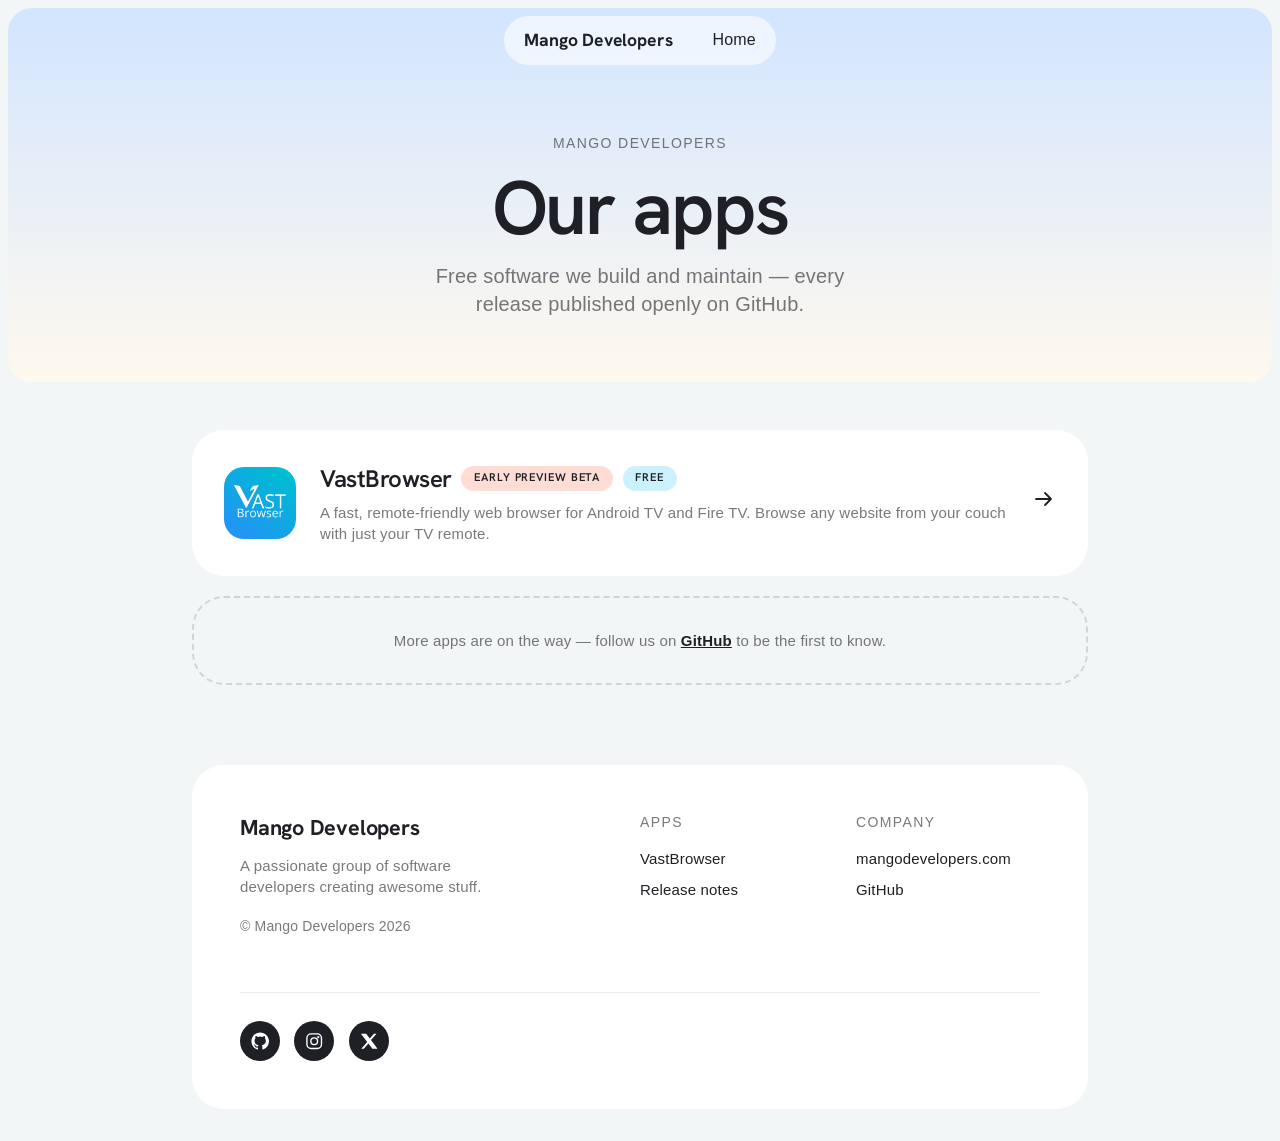
==== commit 5a287234: "refactor: reformat HTML tags and remove built-with credit footer" ====
--- a/apps/index.html
+++ b/apps/index.html
@@ -18,8 +18,7 @@
 
     <link rel="preconnect" href="https://fonts.googleapis.com">
     <link rel="preconnect" href="https://fonts.gstatic.com" crossorigin>
-    <link href="https://fonts.googleapis.com/css2?family=Hanken+Grotesk:wght@500;600;700&display=swap"
-        rel="stylesheet">
+    <link href="https://fonts.googleapis.com/css2?family=Hanken+Grotesk:wght@500;600;700&display=swap" rel="stylesheet">
 
     <link rel="icon" type="image/png" href="../assets/images/favicon-96x96.png" sizes="96x96" />
     <link rel="icon" type="image/svg+xml" href="../assets/images/favicon.svg" />
@@ -428,8 +427,8 @@
                         couch with just your TV remote.</p>
                 </div>
                 <span class="go">
-                    <svg viewBox="0 0 24 24" fill="none" stroke="currentColor" stroke-width="1.8"
-                        stroke-linecap="round" stroke-linejoin="round">
+                    <svg viewBox="0 0 24 24" fill="none" stroke="currentColor" stroke-width="1.8" stroke-linecap="round"
+                        stroke-linejoin="round">
                         <path d="M4 12h15m0 0l-6-6m6 6l-6 6" />
                     </svg>
                 </span>
@@ -487,8 +486,6 @@
                             </svg>
                         </a>
                     </div>
-                    <p class="built-with">Built with ❤️ by <a href="https://mangodevelopers.com">mangodevelopers.com</a>
-                    </p>
                 </div>
             </div>
         </div>
@@ -529,4 +526,4 @@
     </script>
 </body>
 
-</html>
+</html>
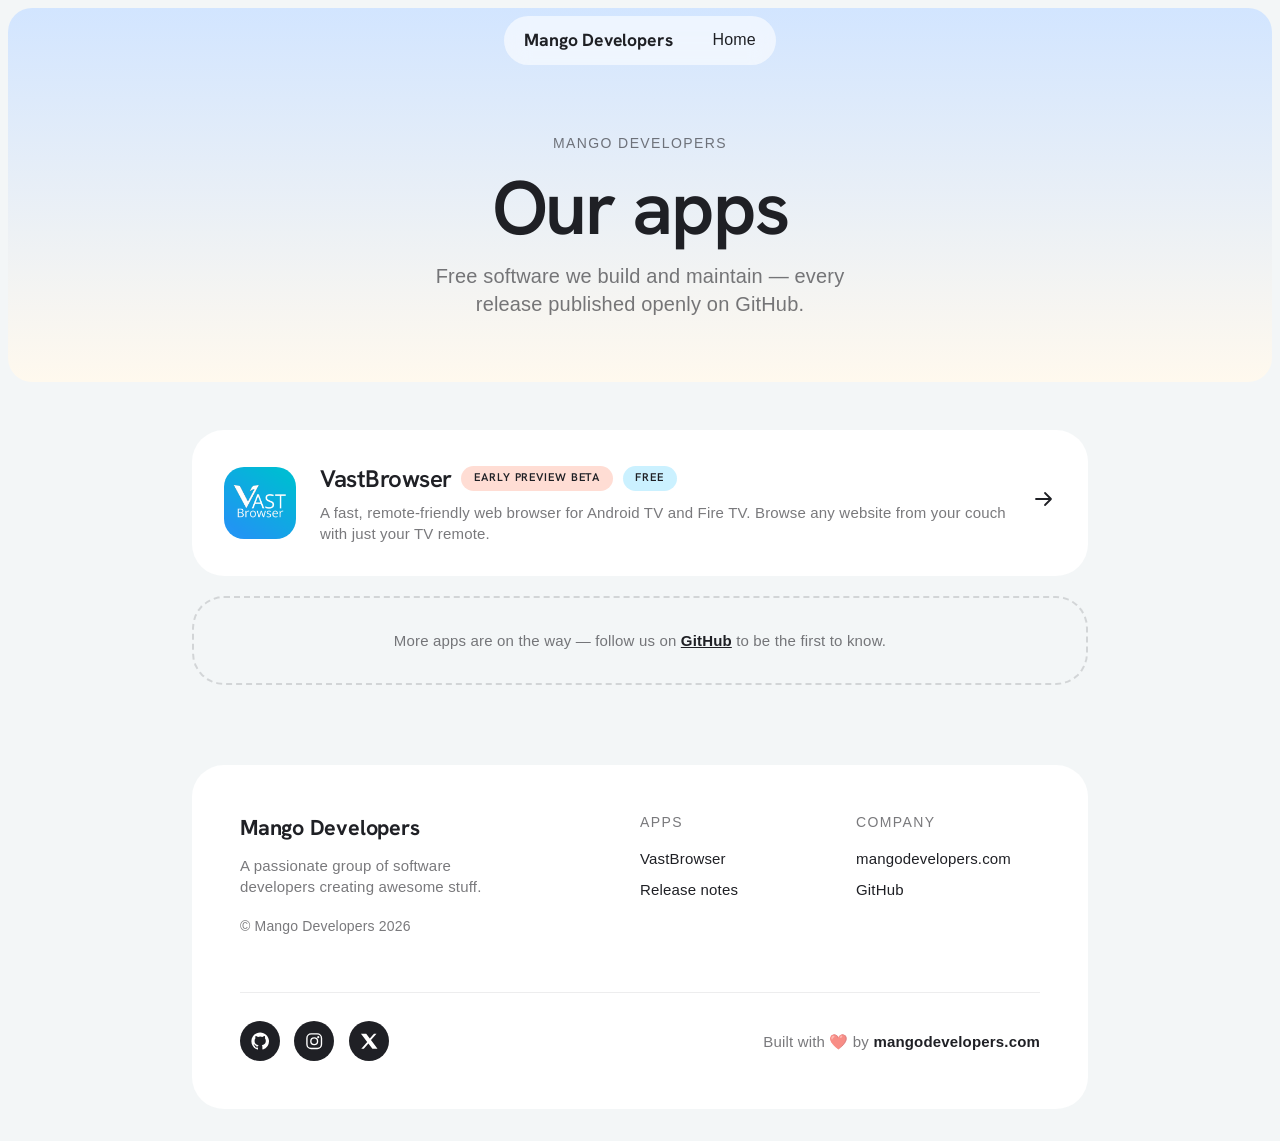
==== commit 266f817d: "Revert "refactor: reformat HTML tags and remove built-with credit footer"" ====
--- a/apps/index.html
+++ b/apps/index.html
@@ -18,7 +18,8 @@
 
     <link rel="preconnect" href="https://fonts.googleapis.com">
     <link rel="preconnect" href="https://fonts.gstatic.com" crossorigin>
-    <link href="https://fonts.googleapis.com/css2?family=Hanken+Grotesk:wght@500;600;700&display=swap" rel="stylesheet">
+    <link href="https://fonts.googleapis.com/css2?family=Hanken+Grotesk:wght@500;600;700&display=swap"
+        rel="stylesheet">
 
     <link rel="icon" type="image/png" href="../assets/images/favicon-96x96.png" sizes="96x96" />
     <link rel="icon" type="image/svg+xml" href="../assets/images/favicon.svg" />
@@ -427,8 +428,8 @@
                         couch with just your TV remote.</p>
                 </div>
                 <span class="go">
-                    <svg viewBox="0 0 24 24" fill="none" stroke="currentColor" stroke-width="1.8" stroke-linecap="round"
-                        stroke-linejoin="round">
+                    <svg viewBox="0 0 24 24" fill="none" stroke="currentColor" stroke-width="1.8"
+                        stroke-linecap="round" stroke-linejoin="round">
                         <path d="M4 12h15m0 0l-6-6m6 6l-6 6" />
                     </svg>
                 </span>
@@ -486,6 +487,8 @@
                             </svg>
                         </a>
                     </div>
+                    <p class="built-with">Built with ❤️ by <a href="https://mangodevelopers.com">mangodevelopers.com</a>
+                    </p>
                 </div>
             </div>
         </div>
@@ -526,4 +529,4 @@
     </script>
 </body>
 
-</html>+</html>
